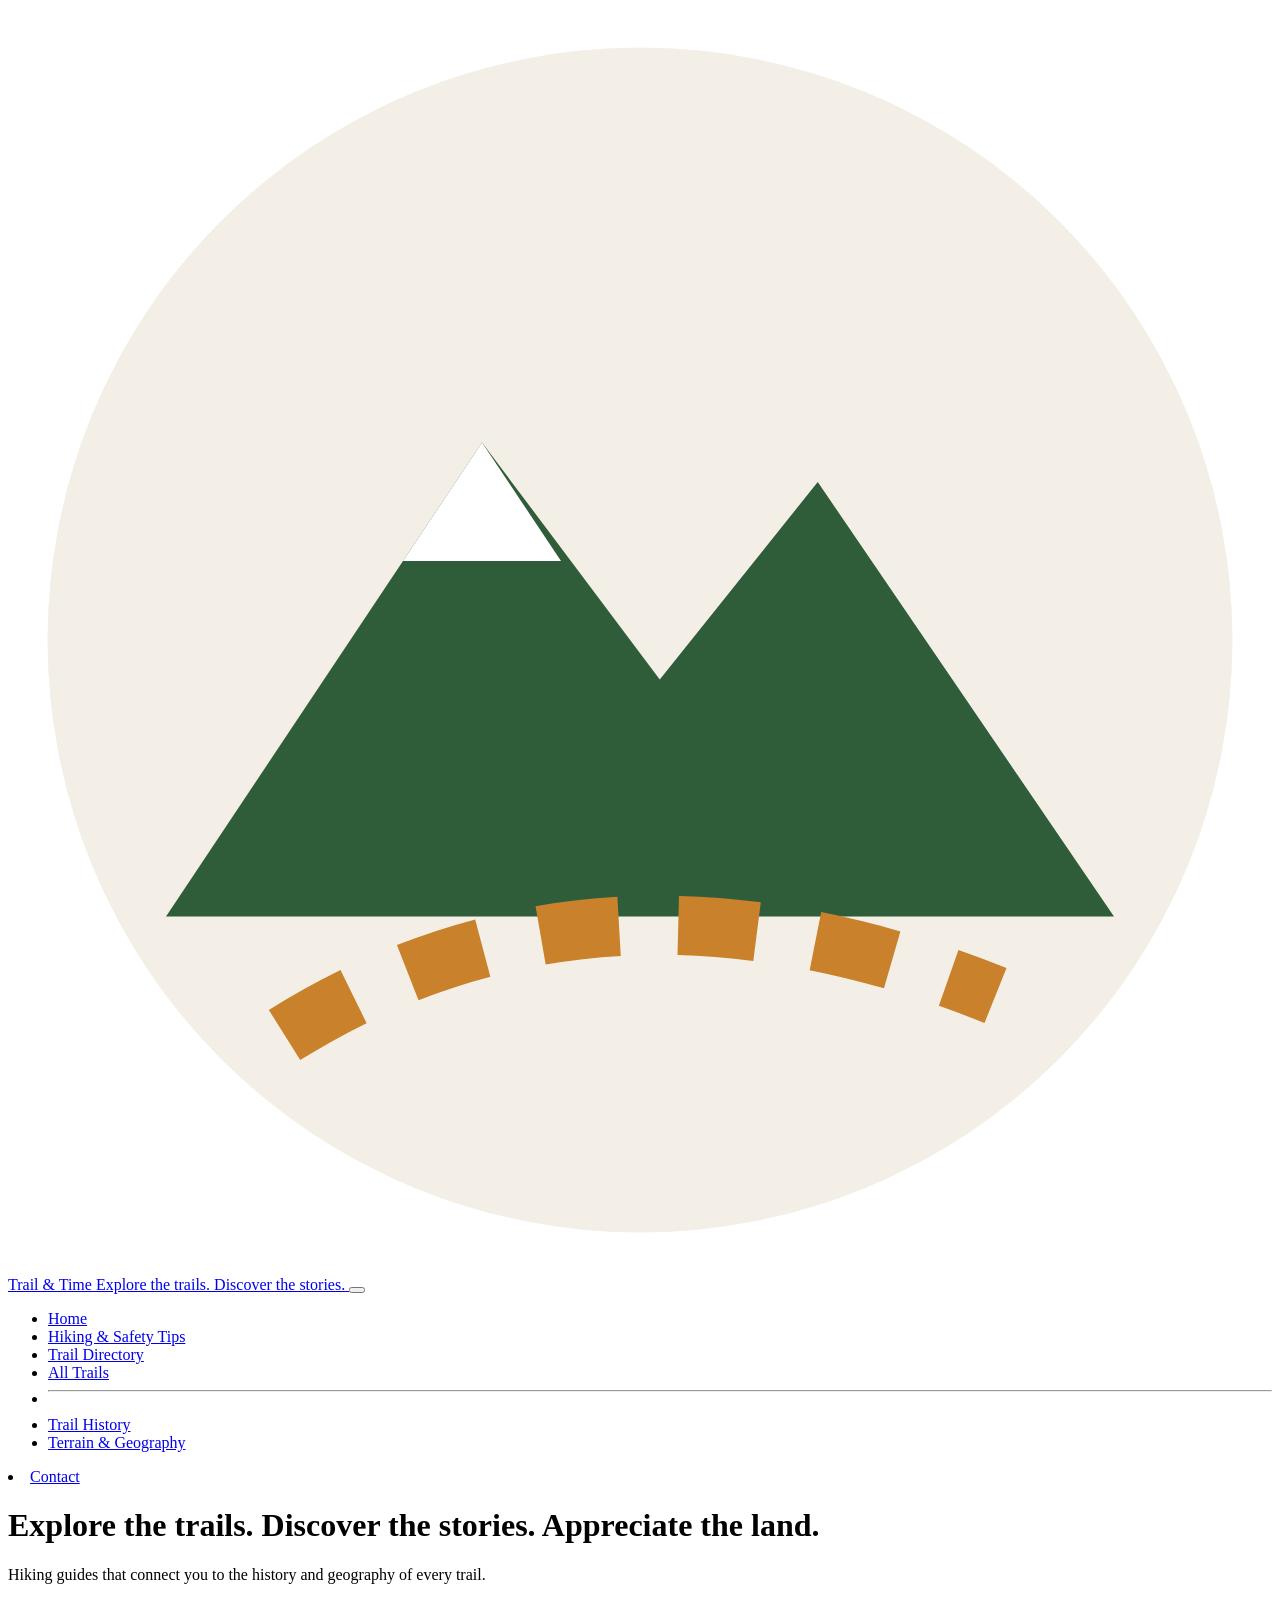
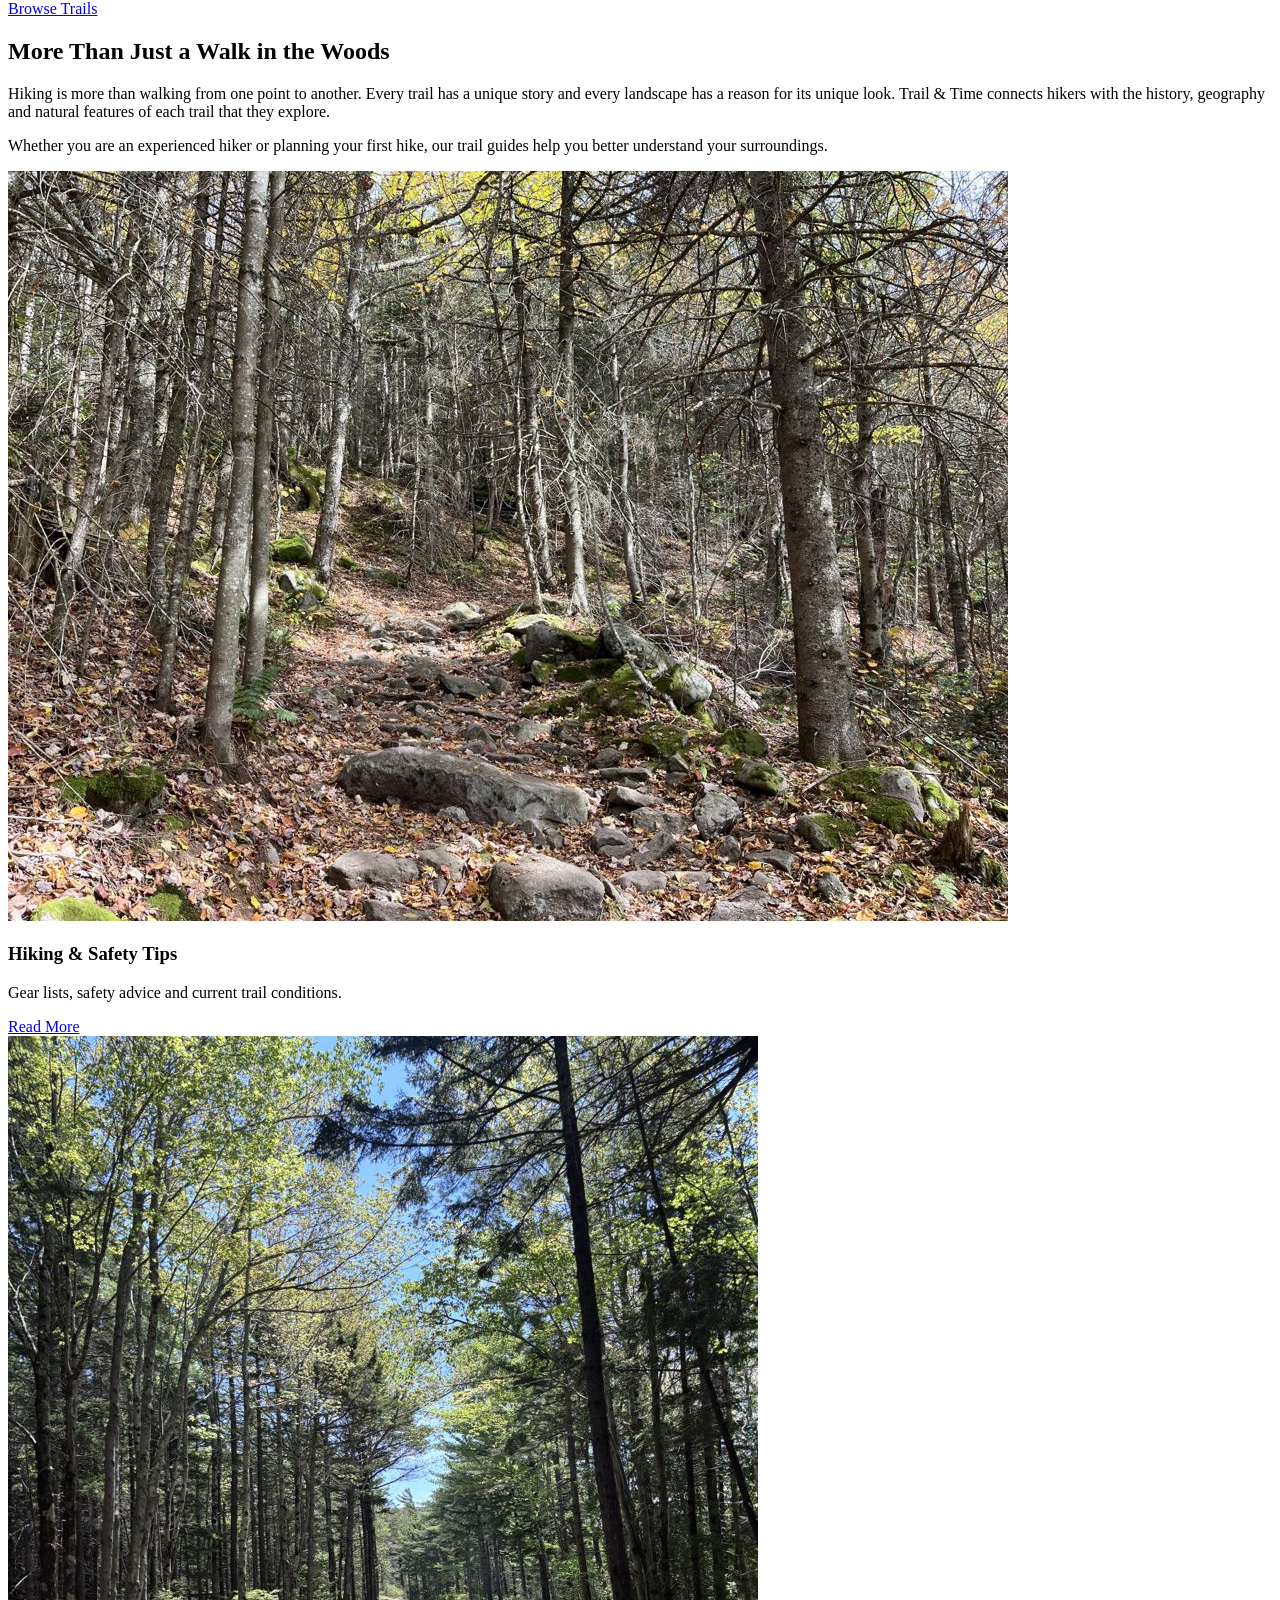
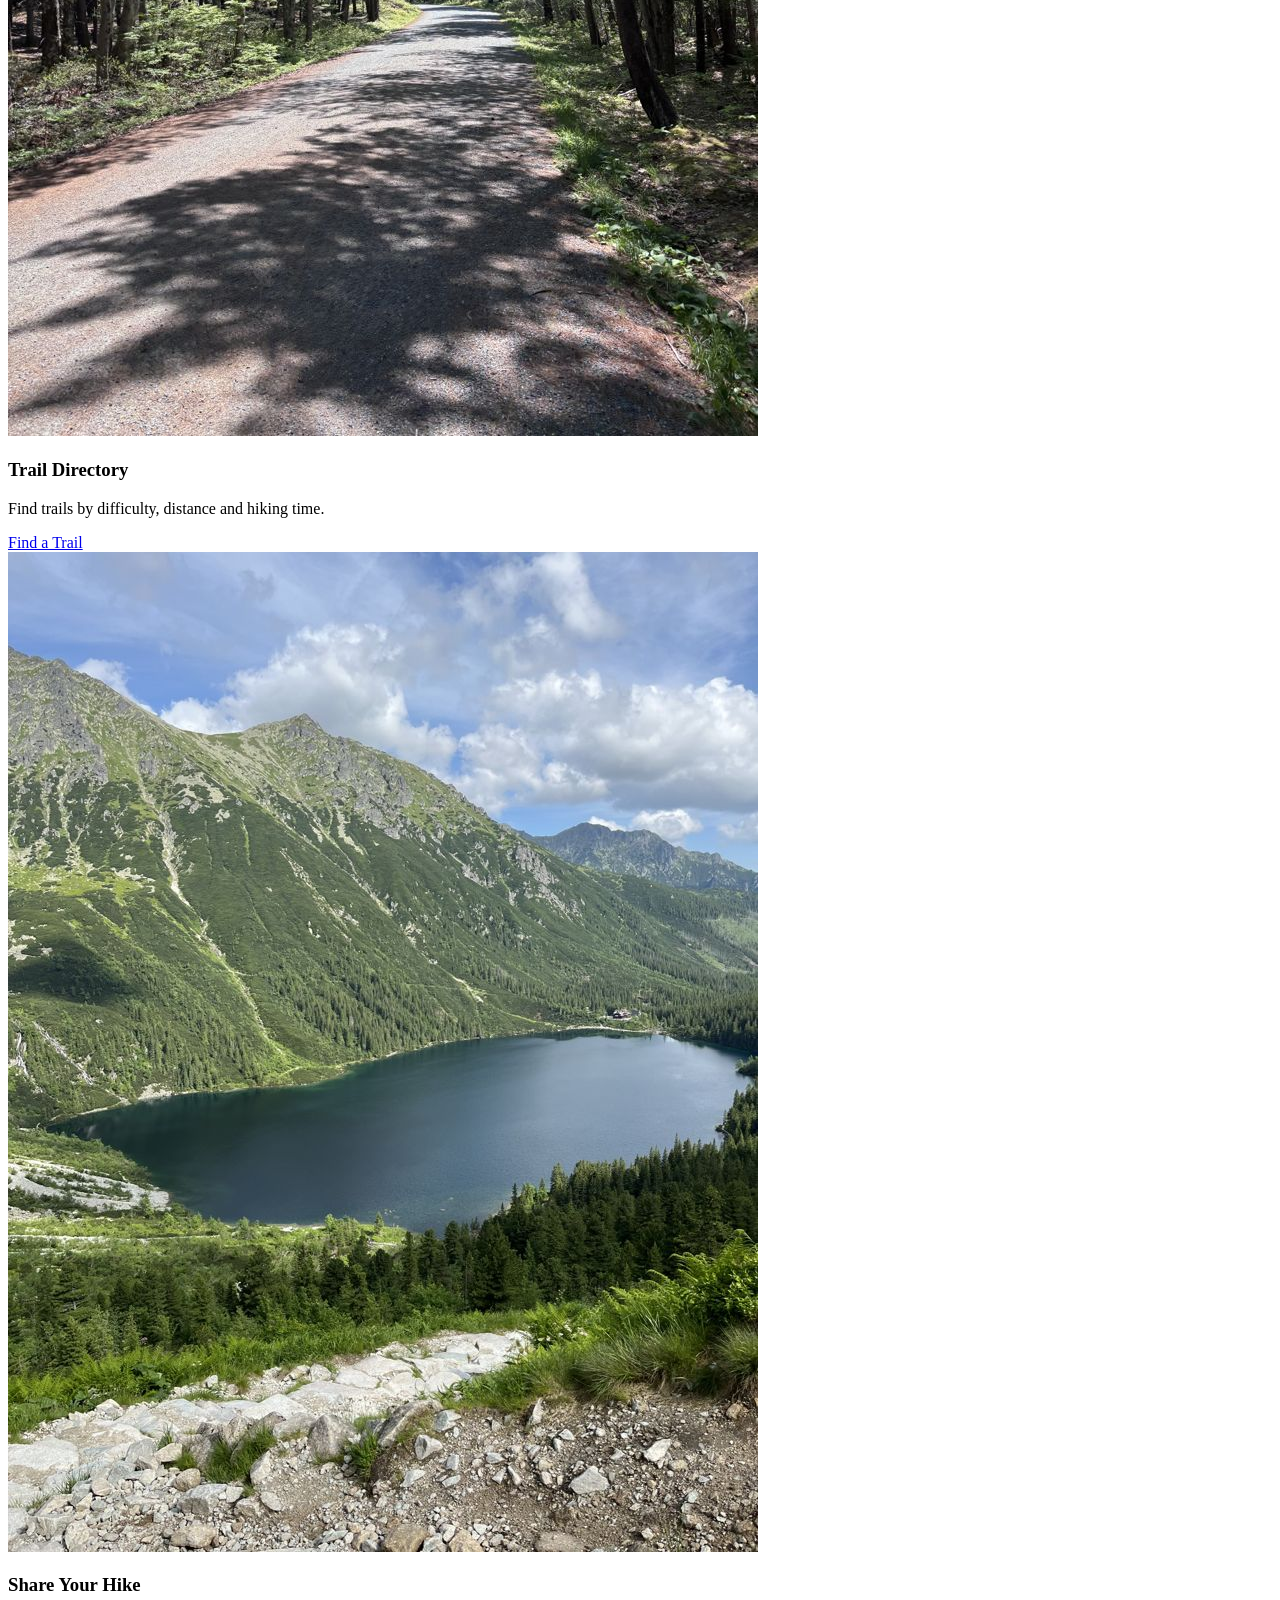
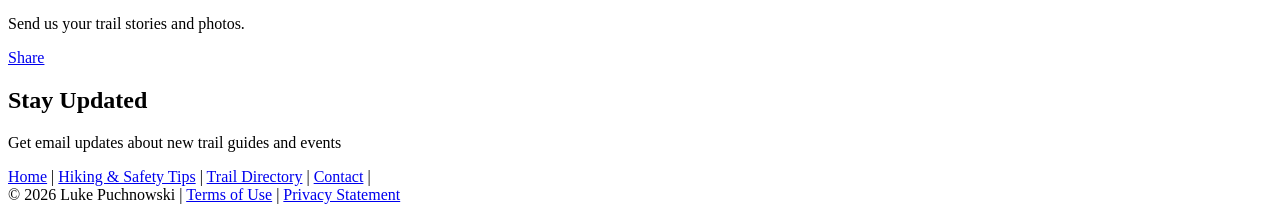
==== index.html @ 6d44ea2b "plenty of new files" ====
<!DOCTYPE html>
<!--Developer: Luke Puchnowski, IS117-001, Fall 2026 Semester-->
<html lang="en">

    <head>
        <meta charset="UTF-8">
        <meta name="viewport" content="width=device-width, initial-scale=1">
        <title>Trail & Time | Home</title>
        <!--local bootstrap copy from starter files-->
        <link href="css/bootstrap.css" rel="stylesheeet">
        <link href="css/main.css" rel="stylesheet">
    </head>

    <body>
        <!--nav-->
        <nav class="navbar navbar-expand-lg navbar-dark site-nav">
            <div class="container">
                <a class="navbar-brand" href="index.html">
                    <img src="images/logo.svg" alt="Trail & Time logo: a green mountain with a dotted trail">
                    <span>Trail & Time
                        <span class="brand-tagline">Explore the trails. Discover the stories.</span>
                    </span>
                </a>
                <button class="navbar-toggler" type="button" data-bs-toggler="collapse" data-bs-target="#mainNav" aria-controls="mainNav" aria-expanded="false" aria-label="Toggle Navigation">
                    <span class="navbar-toggler-icon"></span>
                </button>
                <div class="collapse navbar-collapse" id="mainNav">
                    <ul class="navbar-nav ms-auto">
                        <li class="nav-item"><a class="nav-link active" aria-current="page" href="index.html">Home</a></li>
                        <li class="nav-item"><a class="nav-link" aria-current="page" href="hiking_safety.html">Hiking & Safety Tips</a></li>
                        <li class="nav-item dropdown"><a class="nav-link dropdown-toggle" href="#" id="trailDropdown" role="button" data-bs-toggle="dropdown" aria-expanded="false">Trail Directory</a>
                            <ul class="dropdown-menu" aria-labelledby="trailDropdown"></ul>
                                <li><a class="dropdown-item" href="trail_directory.html">All Trails</a></li>
                                <li><hr class="dropdown-divider"></li>
                                <li><a class="dropdown-item" href="trail_history.html">Trail History</a></li>
                                <li><a class="dropdown-item" href="terrain_geography.html">Terrain & Geography</a></li>
                            </ul>
                        </li>
                        <li class="nav-item"><a class="nav-link" href="contact.html">Contact</a></li>
                    </ul>
                </div>
            </div>
        </nav>

    <!--hero for home page-->
    <!--background photo is from West Face Trail Cadillac MTN 2026 Maine trip-->
    <header class="hero">
        <h1>Explore the trails. Discover the stories. Appreciate the land.</h1>
        <p>Hiking guides that connect you to the history and geography of every trail.</p>
        <a class="btn btn-trail btn-lg" href="trail_directory.html">Browse Trails</a>
    </header>

    <main class="container my-5">
        <section class="home-intro mb-5">
            <h2 class="mb-3">More Than Just a Walk in the Woods</h2>
            <p>Hiking is more than walking from one point to another. Every trail has a unique story and every landscape has a reason for its unique look. 
                Trail & Time connects hikers with the history, geography and natural features of each trail that they explore.</p>
            <p>Whether you are an experienced hiker or planning your first hike, our trail guides help you better understand your surroundings.</p>
        </section>
        <!--featured cards with photos for each section-->
        <section aria-lavel="Explore our website">
            <div class="row g-4">
                <div class="col-12 col-md-6 col-lg-4">
                    <div class="card feature-card h-100">
                        <img src="images/slide-mountain-trail.jpg" class="card-img-top img-fluid" alt="Rocky trail covered in fallen leaves taken while climbing Slide Mountain in the Catskills, New York">
                        <div class="card-body d-flex flex-column">
                            <h3 class="card-title h3">Hiking & Safety Tips</h3>
                            <p class="card-text">Gear lists, safety advice and current trail conditions.</p>
                            <a href="hiking_safety.html" class="btn btn-trail mt-auto align self-start">Read More</a>
                        </div>
                    </div>
                </div>
                <div class="col-12 col-md-6 col-lg-4">
                    <div class="card feature-card h-100">
                        <img src="images/eagle-lake-path.jpg" class="card-img-top img-fluid" alt="Gravel path through tall evergreens adjacent to Eagle Lake in Maine">
                        <div class="card-body d-flex flex-column">
                            <h3 class="card-title h3">Trail Directory</h3>
                            <p class="card-text">Find trails by difficulty, distance and hiking time.</p>
                            <a href="trail_directory.html" class="btn btn-trail mt-auto align-self-start">Find a Trail</a>
                        </div>
                    </div>
                </div>
                <div class="col-12 col-md-12 col-lg-4">
                    <div class="card feature-card h-100">
                        <img src="images/czarny-staw-trail.jpg" class="card-img-top img-fluid" alt="Morskie Oko mountain lake seen from rocky trail leading up to Czarny Staff in the Tatra Mountains">
                        <div class="card-body d-flex flex-column">
                            <h3 class="card-text h4">Share Your Hike</h3>
                            <p class="card-text">Send us your trail stories and photos.</p>
                            <a href="contact.html" class="btn btn-trail mt-auto align-self-start">Share</a>
                        </div>
                    </div>
                </div>
            </div>
        </section>
        <!--email signup-->
        <section class="signup-band text-center mt-5">
            <h2>Stay Updated</h2>
            <p>Get email updates about new trail guides and events</p>
            <form class=""
        </section>
    </main>

    <!--footer-->
    <footer class="footer">
        <div class="container">
            <div class="footer-links">
                <a href="index.html">Home</a> |
                <a href="hiking_safety.html">Hiking & Safety Tips</a> |
                <a href="trail_directory.html">Trail Directory</a> |
                <a href="contact.html">Contact</a> |
            </div>
            <div>
                &copy; 2026 Luke Puchnowski | 
                <a href="terms.html#terms">Terms of Use</a> |
                <a href="terms.html#privacy">Privacy Statement</a>
            </div>
        </div>
    </footer>

    <!--bootstrap js bundle needed for mobile menu + dropdown-->
    <script src="https://cdn.jsdelivr.net/npm/bootstrap@5.0.2/dist/js/bootstrap.bundle.min.js" integrity="sha384-MrcW6ZMFYlzcLA8Nl+NtUVF0sA7MsXsP1UyJoMp4YLEuNSfAP+JcXn/tWtIaxVXM" crossorigin="anonymous"></script>
    </body>
</html>
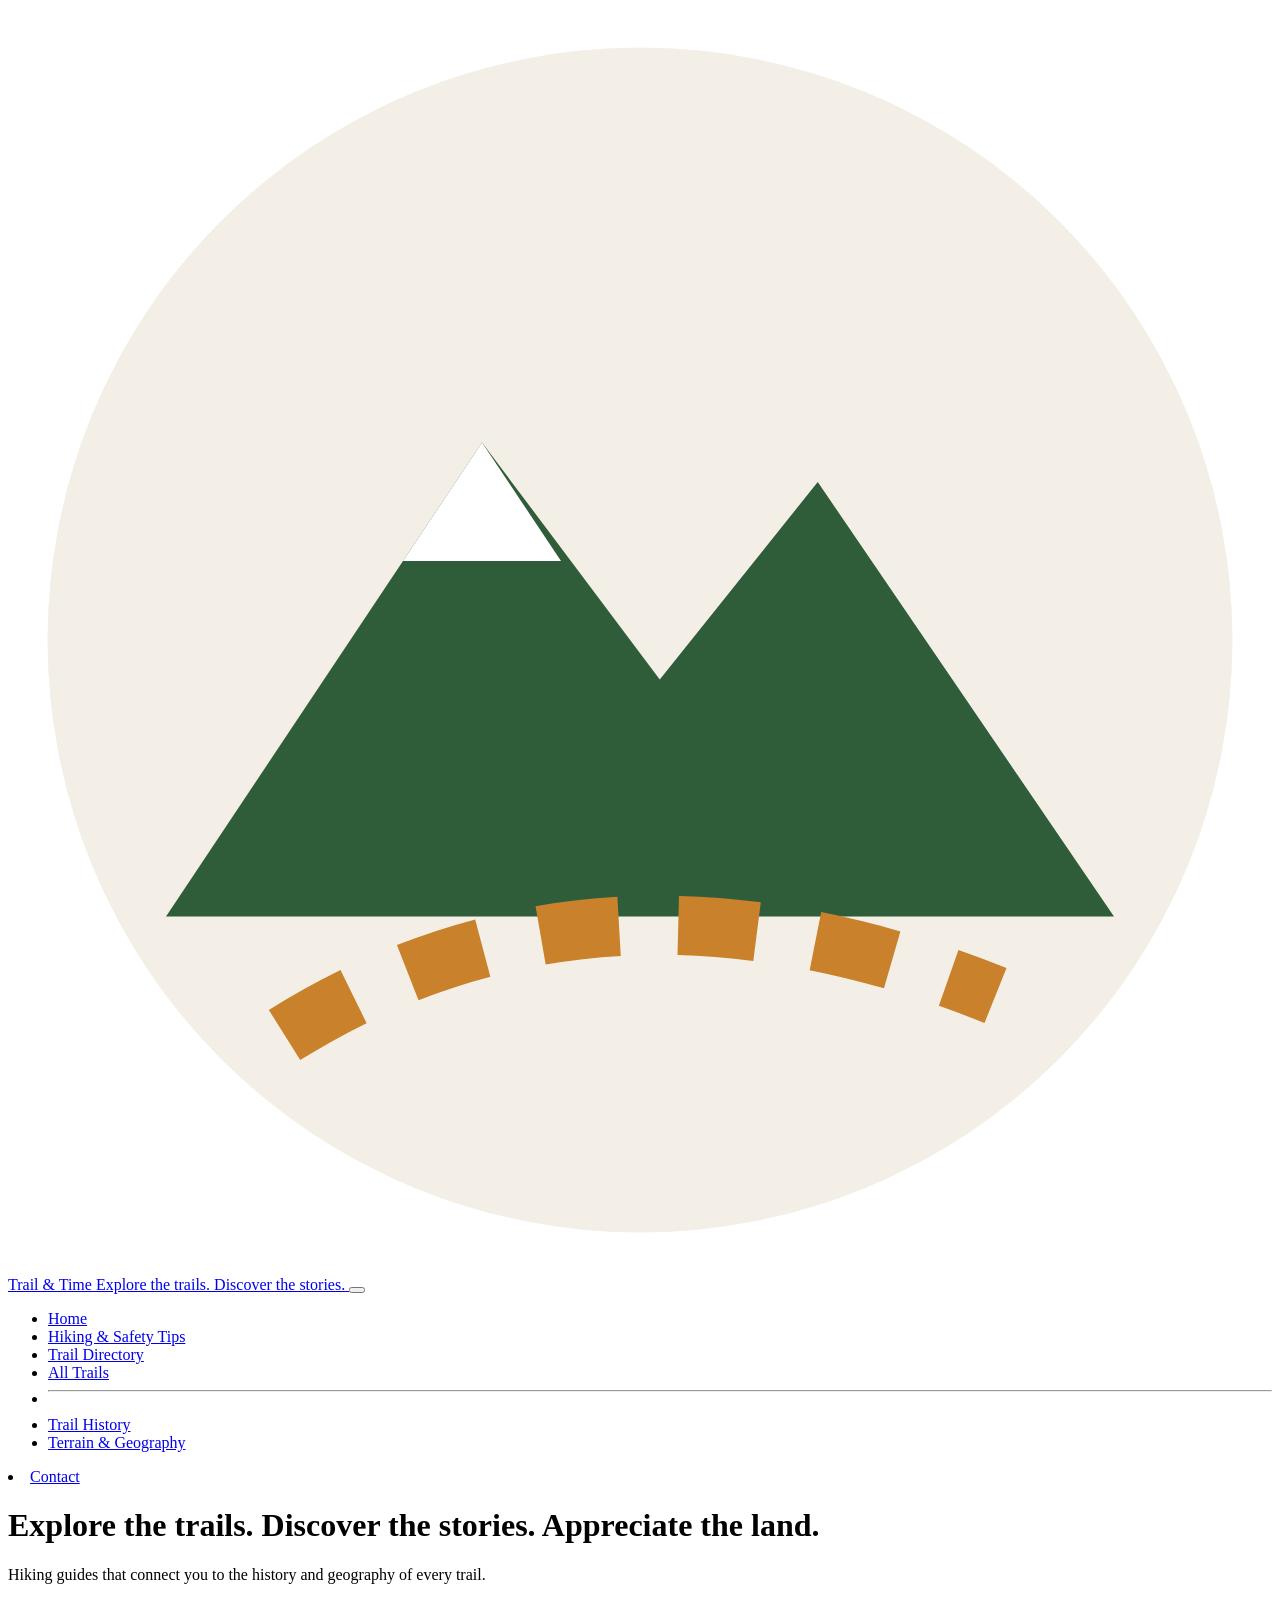
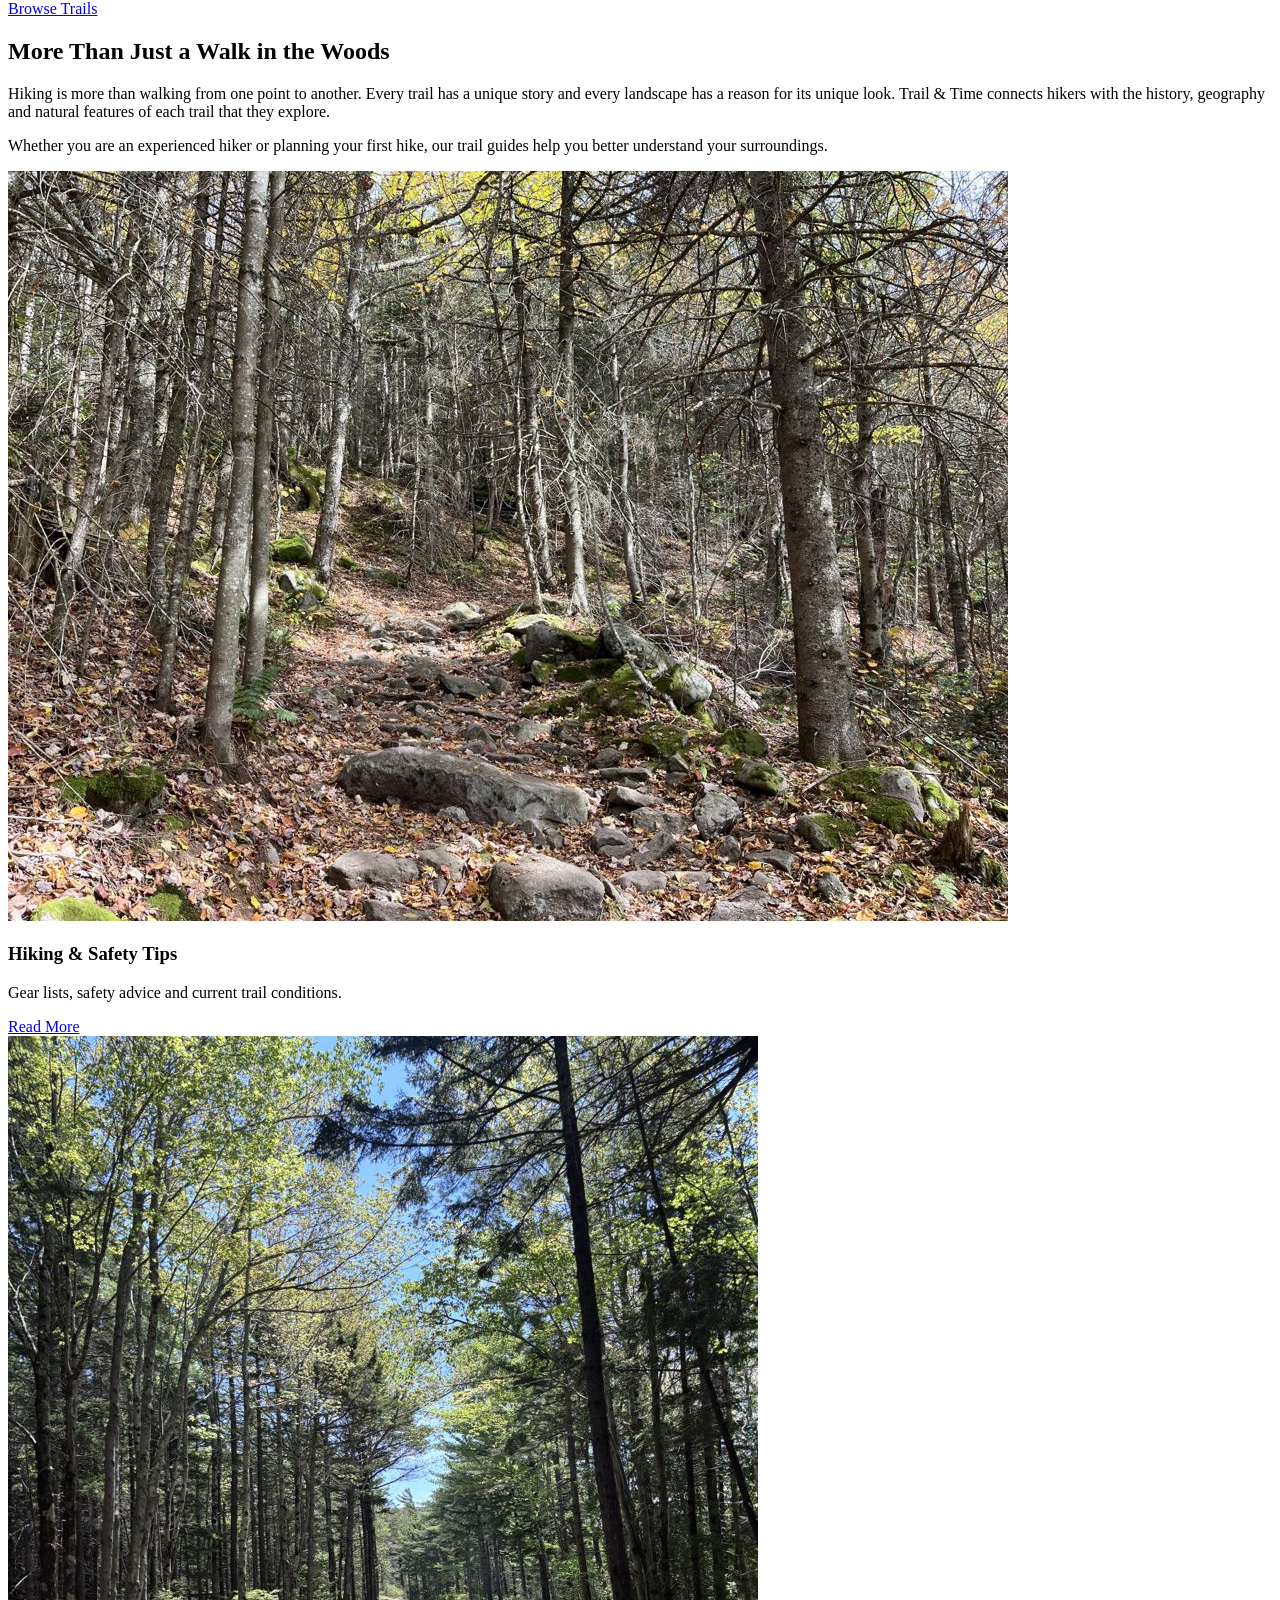
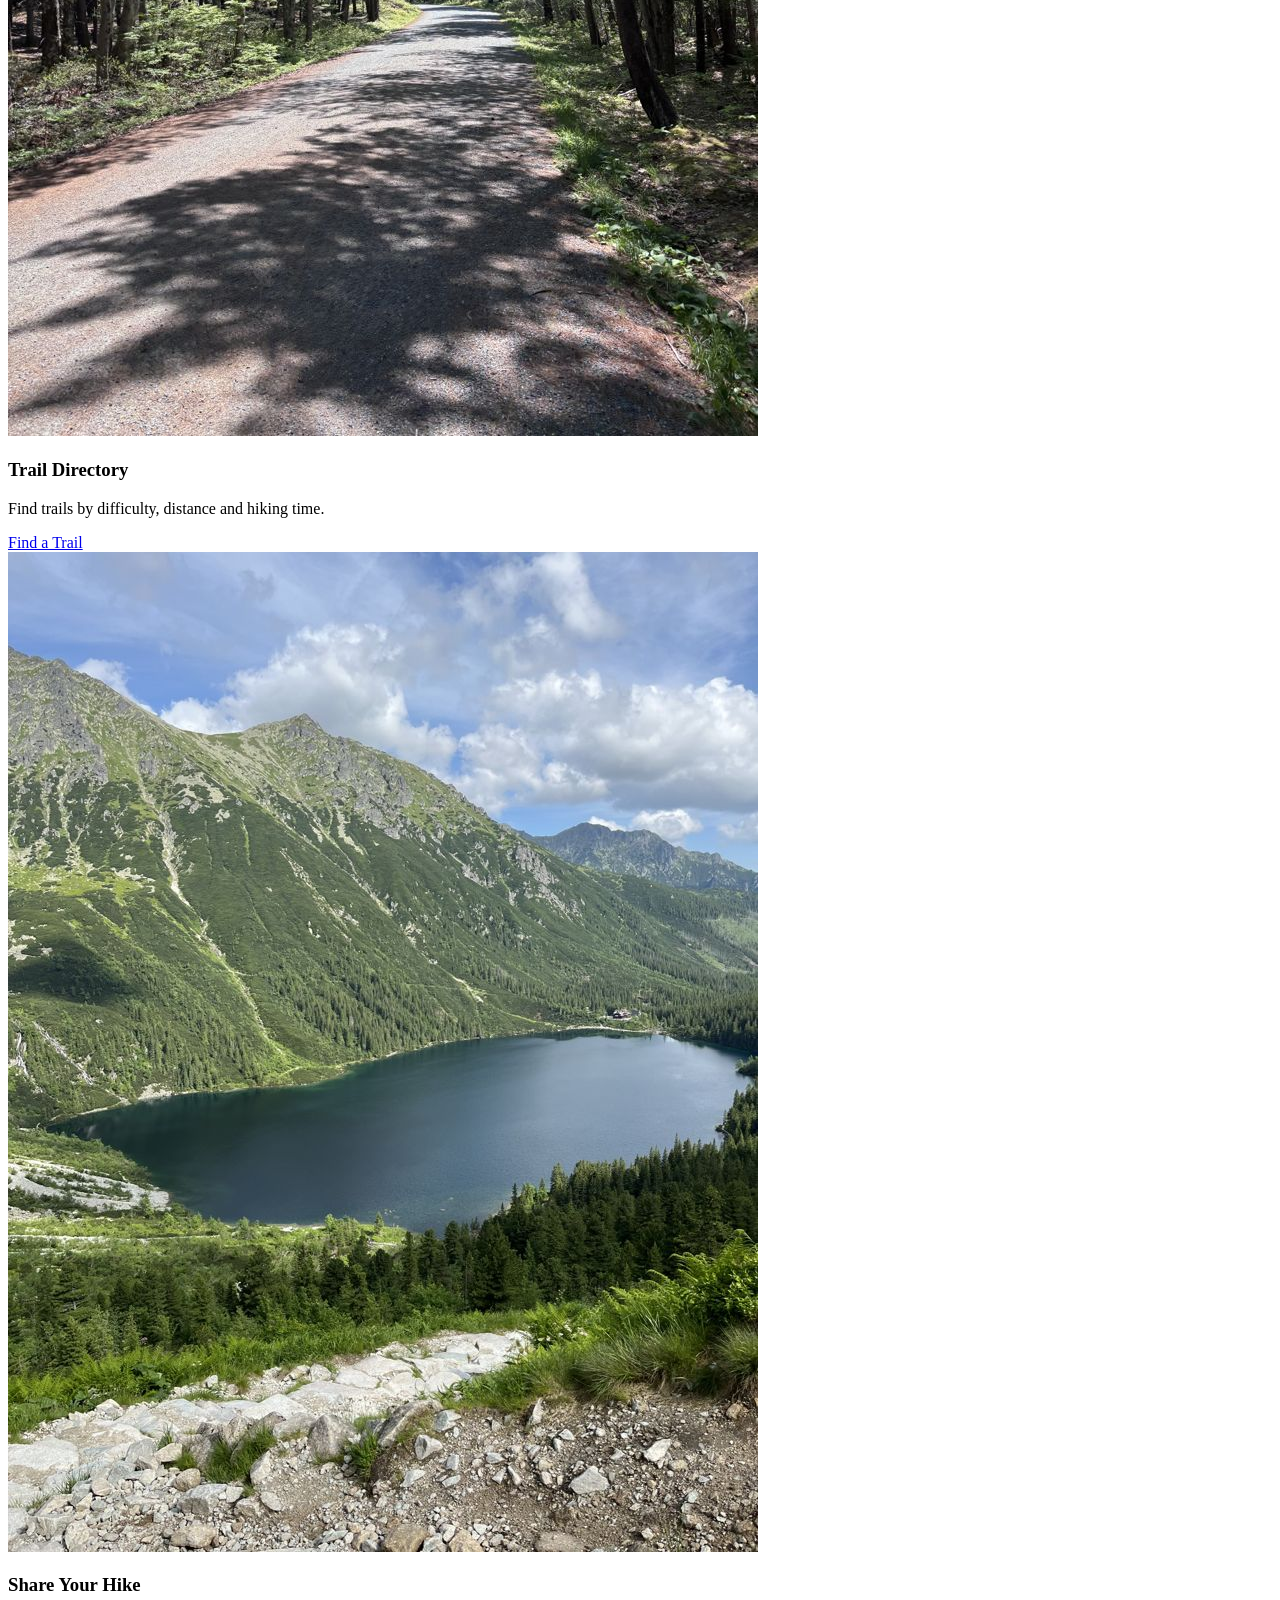
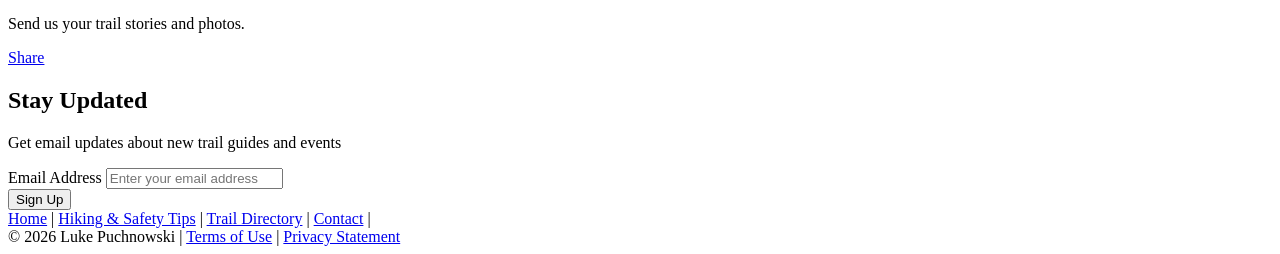
==== commit 48941c89: "i believe finoished with index.html for now" ====
--- a/index.html
+++ b/index.html
@@ -96,7 +96,15 @@
         <section class="signup-band text-center mt-5">
             <h2>Stay Updated</h2>
             <p>Get email updates about new trail guides and events</p>
-            <form class=""
+            <form class="row g-2 justify-content-center" actions="#" method="get">
+                <div class="col-12" col-sm-8 col-md-6>
+                    <label for="signupEmail" class="visually-hidden">Email Address</label>
+                    <input type="email" class="form-control form-control-lg" id="signupEmail" name="email" placeholder="Enter your email address" required>
+                </div>
+                <div class="col-12 col-sm-auto">
+                    <button type="submit" class="btn btn-trail btn-lg w-100">Sign Up</button>
+                </div>
+            </form>
         </section>
     </main>
 
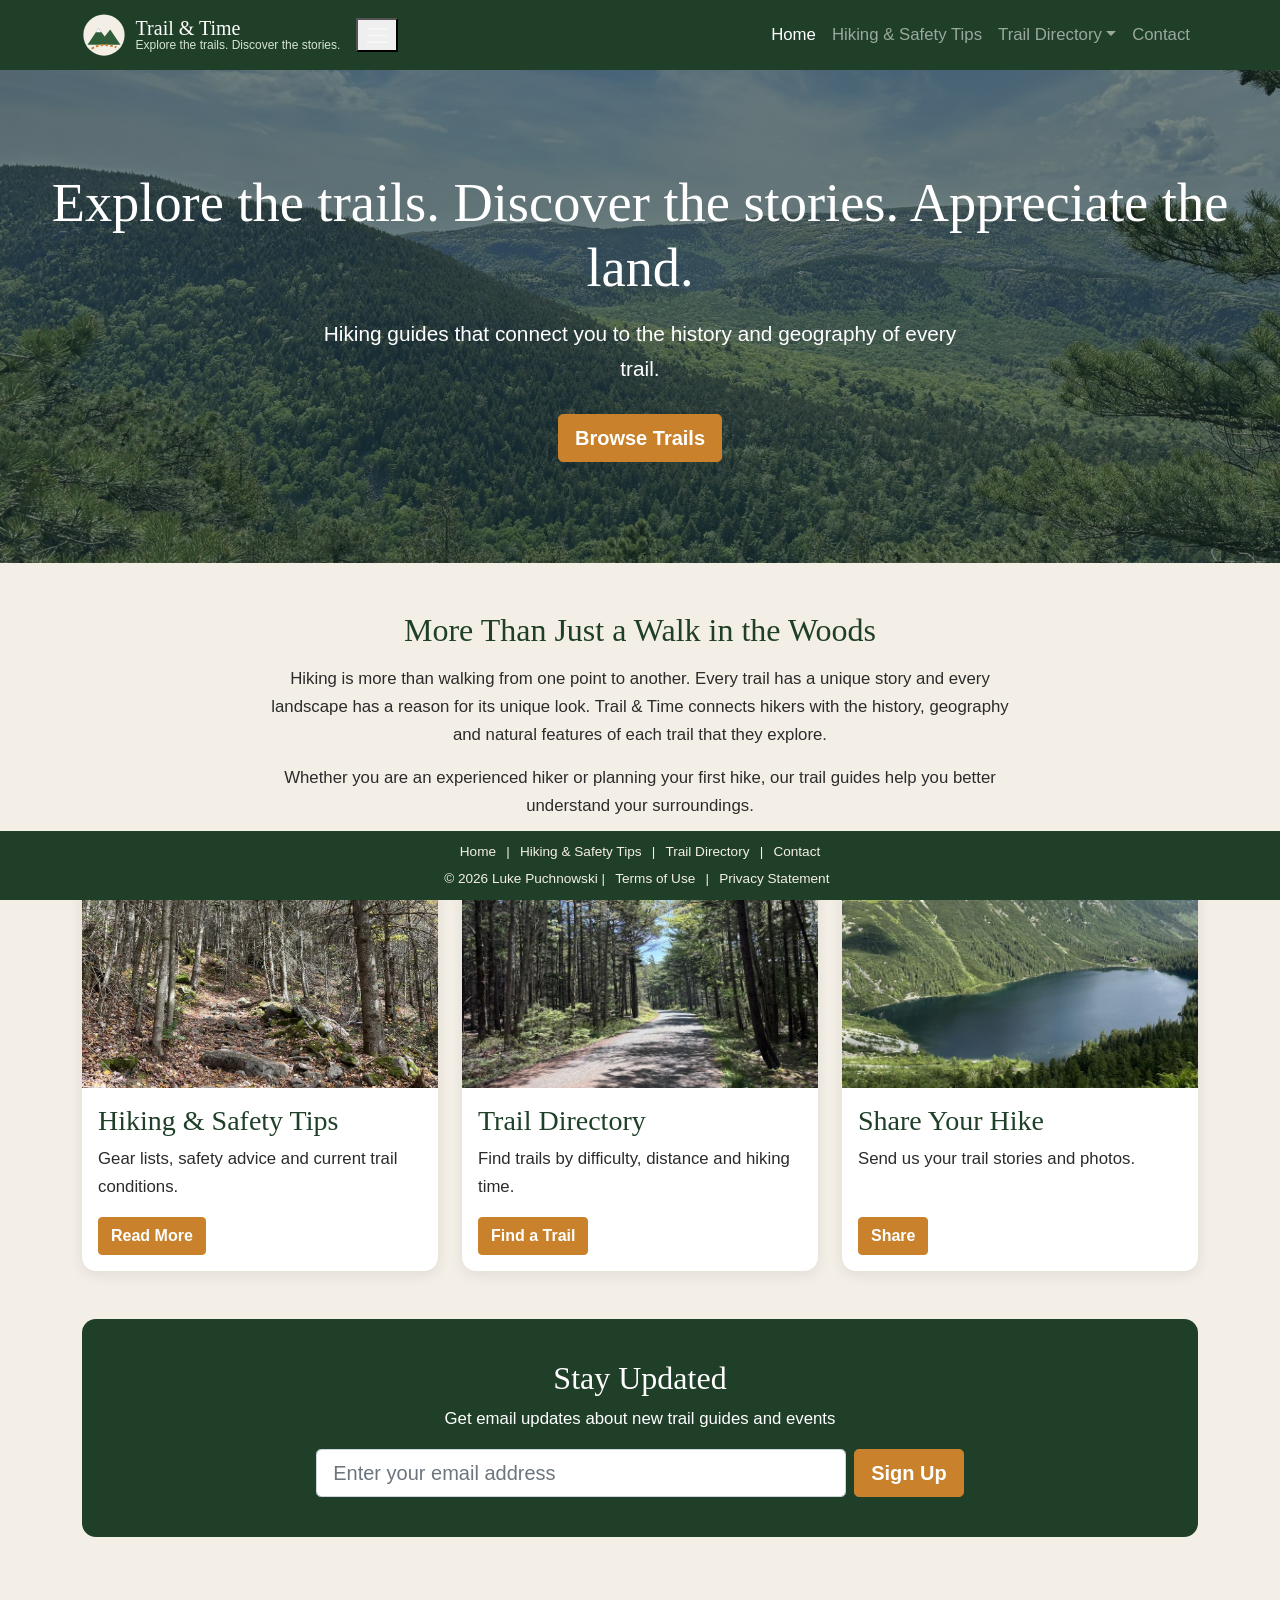
==== commit c90a38be: "fixing typos in index" ====
--- a/index.html
+++ b/index.html
@@ -7,7 +7,7 @@
         <meta name="viewport" content="width=device-width, initial-scale=1">
         <title>Trail & Time | Home</title>
         <!--local bootstrap copy from starter files-->
-        <link href="css/bootstrap.css" rel="stylesheeet">
+        <link href="css/bootstrap.css" rel="stylesheet">
         <link href="css/main.css" rel="stylesheet">
     </head>
 
@@ -21,15 +21,15 @@
                         <span class="brand-tagline">Explore the trails. Discover the stories.</span>
                     </span>
                 </a>
-                <button class="navbar-toggler" type="button" data-bs-toggler="collapse" data-bs-target="#mainNav" aria-controls="mainNav" aria-expanded="false" aria-label="Toggle Navigation">
+                <button class="navbar-toggle" type="button" data-bs-toggler="collapse" data-bs-target="#mainNav" aria-controls="mainNav" aria-expanded="false" aria-label="Toggle Navigation">
                     <span class="navbar-toggler-icon"></span>
                 </button>
                 <div class="collapse navbar-collapse" id="mainNav">
                     <ul class="navbar-nav ms-auto">
                         <li class="nav-item"><a class="nav-link active" aria-current="page" href="index.html">Home</a></li>
-                        <li class="nav-item"><a class="nav-link" aria-current="page" href="hiking_safety.html">Hiking & Safety Tips</a></li>
+                        <li class="nav-item"><a class="nav-link" href="hiking_safety.html">Hiking & Safety Tips</a></li>
                         <li class="nav-item dropdown"><a class="nav-link dropdown-toggle" href="#" id="trailDropdown" role="button" data-bs-toggle="dropdown" aria-expanded="false">Trail Directory</a>
-                            <ul class="dropdown-menu" aria-labelledby="trailDropdown"></ul>
+                            <ul class="dropdown-menu" aria-labelledby="trailDropdown">
                                 <li><a class="dropdown-item" href="trail_directory.html">All Trails</a></li>
                                 <li><hr class="dropdown-divider"></li>
                                 <li><a class="dropdown-item" href="trail_history.html">Trail History</a></li>
@@ -58,7 +58,7 @@
             <p>Whether you are an experienced hiker or planning your first hike, our trail guides help you better understand your surroundings.</p>
         </section>
         <!--featured cards with photos for each section-->
-        <section aria-lavel="Explore our website">
+        <section aria-label="Explore our website">
             <div class="row g-4">
                 <div class="col-12 col-md-6 col-lg-4">
                     <div class="card feature-card h-100">
@@ -66,7 +66,7 @@
                         <div class="card-body d-flex flex-column">
                             <h3 class="card-title h3">Hiking & Safety Tips</h3>
                             <p class="card-text">Gear lists, safety advice and current trail conditions.</p>
-                            <a href="hiking_safety.html" class="btn btn-trail mt-auto align self-start">Read More</a>
+                            <a href="hiking_safety.html" class="btn btn-trail mt-auto align-self-start">Read More</a>
                         </div>
                     </div>
                 </div>
@@ -82,9 +82,9 @@
                 </div>
                 <div class="col-12 col-md-12 col-lg-4">
                     <div class="card feature-card h-100">
-                        <img src="images/czarny-staw-trail.jpg" class="card-img-top img-fluid" alt="Morskie Oko mountain lake seen from rocky trail leading up to Czarny Staff in the Tatra Mountains">
+                        <img src="images/czarny-staw-trail.jpg" class="card-img-top img-fluid" alt="Morskie Oko mountain lake seen from rocky trail leading up to Czarny Staw in the Tatra Mountains">
                         <div class="card-body d-flex flex-column">
-                            <h3 class="card-text h4">Share Your Hike</h3>
+                            <h3 class="card-text h3">Share Your Hike</h3>
                             <p class="card-text">Send us your trail stories and photos.</p>
                             <a href="contact.html" class="btn btn-trail mt-auto align-self-start">Share</a>
                         </div>
@@ -96,8 +96,8 @@
         <section class="signup-band text-center mt-5">
             <h2>Stay Updated</h2>
             <p>Get email updates about new trail guides and events</p>
-            <form class="row g-2 justify-content-center" actions="#" method="get">
-                <div class="col-12" col-sm-8 col-md-6>
+            <form class="row g-2 justify-content-center" action="#" method="get">
+                <div class="col-12 col-sm-8 col-md-6">
                     <label for="signupEmail" class="visually-hidden">Email Address</label>
                     <input type="email" class="form-control form-control-lg" id="signupEmail" name="email" placeholder="Enter your email address" required>
                 </div>
@@ -115,7 +115,7 @@
                 <a href="index.html">Home</a> |
                 <a href="hiking_safety.html">Hiking & Safety Tips</a> |
                 <a href="trail_directory.html">Trail Directory</a> |
-                <a href="contact.html">Contact</a> |
+                <a href="contact.html">Contact</a>
             </div>
             <div>
                 &copy; 2026 Luke Puchnowski | 
--- a/css/main.css
+++ b/css/main.css
@@ -0,0 +1,178 @@
+/*Developer: Luke Puchnowski, IS117-001, Fall 2026 Semester*/
+
+/*colors*/
+:root{
+    --forest: #1f3f28;
+    --forest-dark: #1f3f28;
+    --sage: #dfe9dc;
+    --sand: #f4efe6;
+    --amber: #c9822b;
+    --amber-dark: #a8681f;
+    --ink: #2b2b2b;
+}
+
+/*base*/
+body{
+    background-color: var(--sand);
+    color: var(--ink);
+    font-family: "Segoe UI", Roboto, Helvetica, Arial, san-serif;
+    font-size: 1.05rem;
+    line-height: 1.65;
+    padding-bottom: 140px;
+}
+
+h1, h2, h3, h4, .navbar-brand{
+    font-family: Georgia, 'Times New Roman', serif;
+    color: var(--forest-dark);
+}
+
+a {
+    color: var(--forest);
+}
+
+/*nav stuff*/
+.site-nav{
+    background-color: var(--forest);
+    padding: 0.6rem, 1rem;
+}
+
+.site-nav .navbar-brand{
+    color: #fff;
+    display: flex;
+    align-items: center;
+    gap: 0.6rem;
+    line-height: 1.1;
+}
+
+.site-nav .navbar-brand img{
+    width: 44px;
+    height: 44px;
+}
+
+.brand-tagline{
+    display: block;
+    font-family: "Segoe UI", Roboto, Helvetica, Arial, sans-serif;
+    font-size: 0.75rem;
+    color: #d6e4d6;
+}
+
+.site-nav .nav-link{
+    color: #f4efe6;
+    font-weight: 500;
+}
+
+.site-nav .nav-link:hover,
+.site-nav .nav-link:focus,
+.site-nav .nav-link.active {
+    color: #ffd59a;
+}
+
+.site-nav .dropdown-item.active,
+.site-nav .dropdown-item:active{
+    background-color: var(--forest);
+}
+
+/*buttons*/
+.btn-trail{
+    background-color: var(--amber);
+    border-color: var(--amber);
+    color: #fff;
+    font-weight: 600;
+}
+
+.btn-trail:hover,
+.btn-trail:focus{
+    background-color: var(--amber-dark);
+    border-color: var(--amber-dark);
+    color: #fff;
+}
+
+/*home page*/
+.hero{
+    background-image: linear-gradient(rgba(20, 40, 25, 0.55), rgba(20, 40, 25, 0.55)), url("../images/cadillac-west-face.jpg");
+    background-size: cover;
+    background-position: center;
+    color: #fff;
+    padding: 6em 1rem;
+    text-align: center;
+}
+
+.hero h1{
+    color: #fff;
+    font-size: clamp(2em, 5vw, 3.4rem);
+    margin-bottom: 1rem;
+}
+
+.hero p{
+    font-size: clamp(1.05rem, 2.2vw, 1.3rem);
+    max-width: 640px;
+    margin: 0 auto 1.75rem;
+}
+
+.home-intro{
+    max-width: 760px;
+    margin: 0 auto;
+    text-align: center;
+}
+
+.feature-card{
+    border: none;
+    border-radius: 14px;
+    overflow: hidden;
+    box-shadow: 0 4px 14px rgba(0, 0, 0, 0.08);
+    transition: transform 0.2s ease;
+}
+
+.feature-card:hover{
+    transform: translateY(-4px);
+}
+
+/*photos cropped to same height since all different shapes initially*/
+.feature-card .card-img-top{
+    height: 220px;
+    object-fit: cover;
+}
+
+.feature-card .card-title{
+    color: var(--forest-dark);
+}
+
+.signup-band{
+    background-color: var(--forest);
+    color: #fff;
+    border-radius: 14px;
+    padding: 2.5rem 1.5rem;
+}
+
+.signup-band h2{
+    color: #fff;
+}
+
+/*footer*/
+.footer{    
+    position: fixed;
+    left: 0;
+    bottom: 0;
+    width: 100%;
+    background-color: var(--forest-dark);
+    color: #f4efe6;
+    text-align: center;
+    padding: 10px;
+    font-size: 0.85rem;
+    z-index: 1000;
+}
+
+.footer a{
+    color: #f4efe6;
+    text-decoration: none;
+    margin: 0 0.4rem;
+}
+
+.footer a:hover{
+    color: #ffd59a;
+    text-decoration: underline;
+}
+
+.footer-links{
+    margin-bottom: 0.25rem;
+}
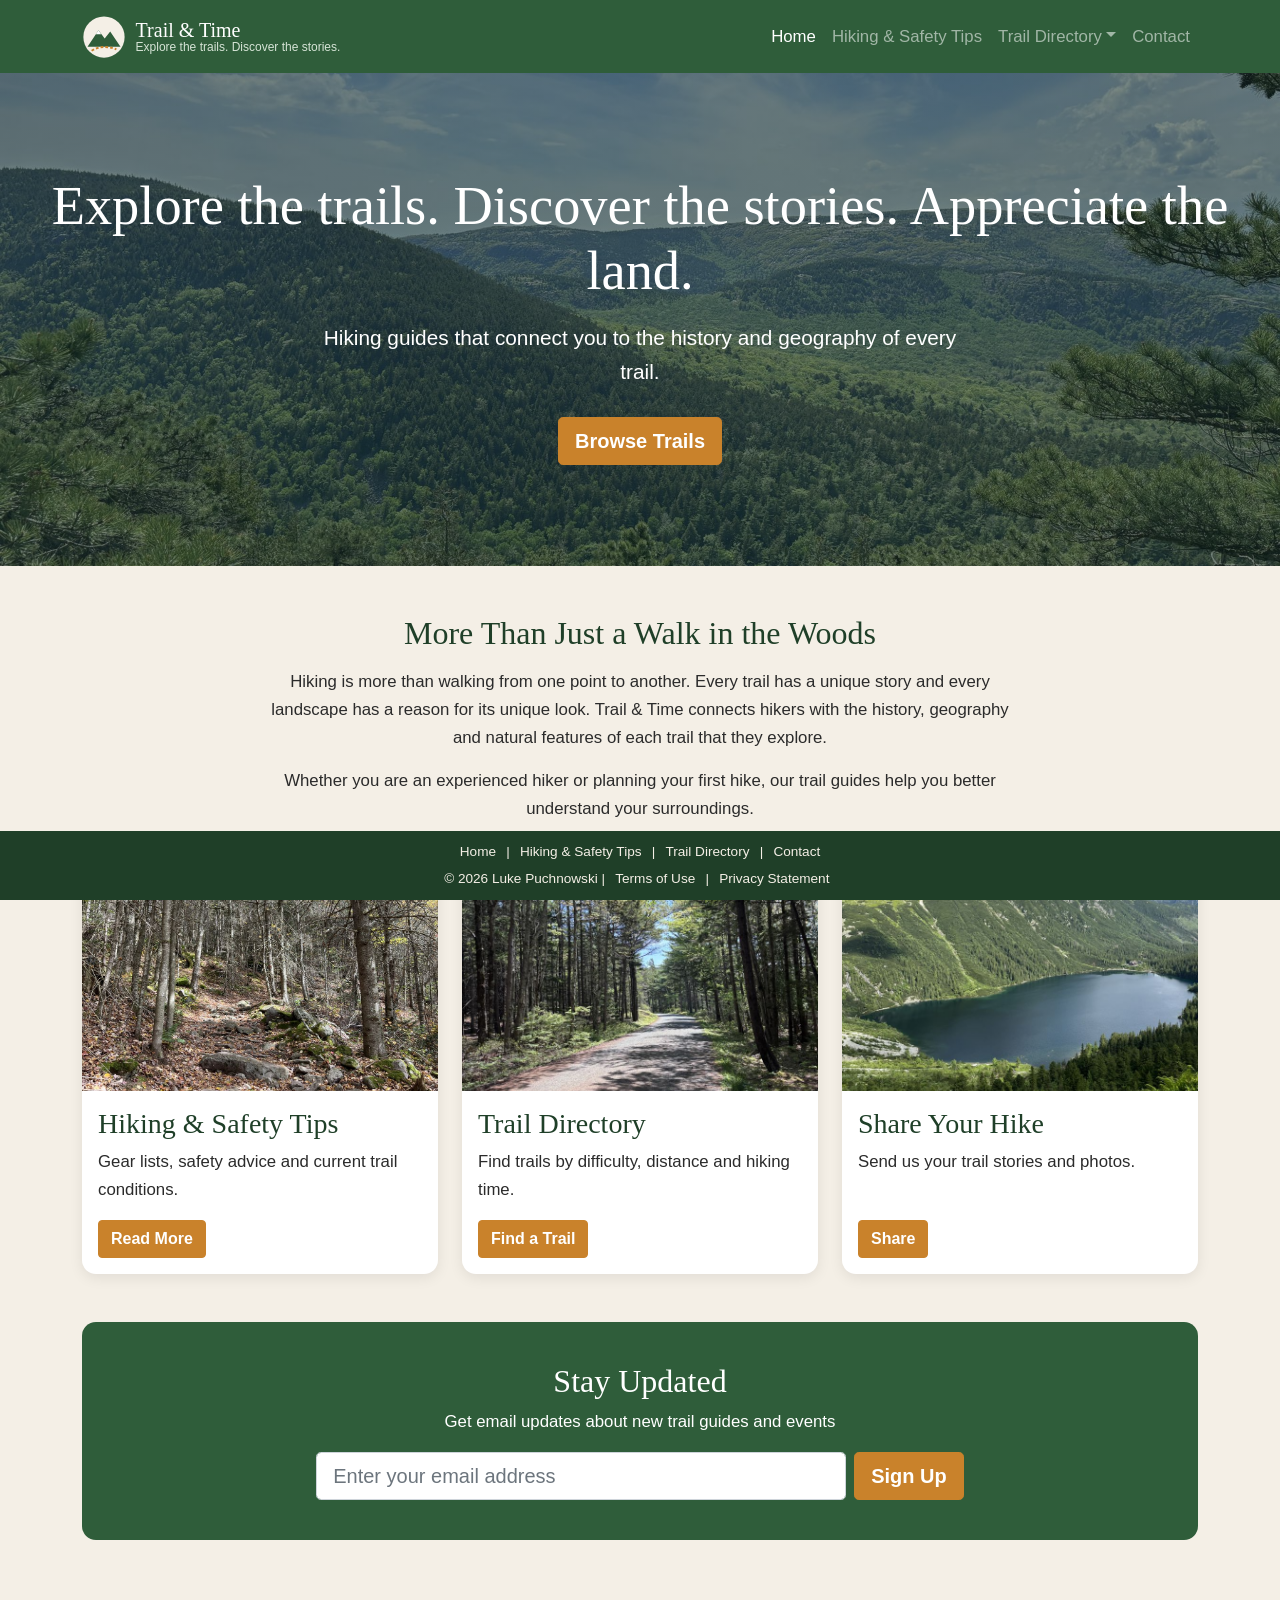
==== commit bc01acab: "fixing toggle vs toggler" ====
--- a/index.html
+++ b/index.html
@@ -21,7 +21,7 @@
                         <span class="brand-tagline">Explore the trails. Discover the stories.</span>
                     </span>
                 </a>
-                <button class="navbar-toggle" type="button" data-bs-toggler="collapse" data-bs-target="#mainNav" aria-controls="mainNav" aria-expanded="false" aria-label="Toggle Navigation">
+                <button class="navbar-toggler" type="button" data-bs-toggle="collapse" data-bs-target="#mainNav" aria-controls="mainNav" aria-expanded="false" aria-label="Toggle Navigation">
                     <span class="navbar-toggler-icon"></span>
                 </button>
                 <div class="collapse navbar-collapse" id="mainNav">
@@ -128,4 +128,4 @@
     <!--bootstrap js bundle needed for mobile menu + dropdown-->
     <script src="https://cdn.jsdelivr.net/npm/bootstrap@5.0.2/dist/js/bootstrap.bundle.min.js" integrity="sha384-MrcW6ZMFYlzcLA8Nl+NtUVF0sA7MsXsP1UyJoMp4YLEuNSfAP+JcXn/tWtIaxVXM" crossorigin="anonymous"></script>
     </body>
-</html>+</html>
--- a/css/main.css
+++ b/css/main.css
@@ -2,7 +2,7 @@
 
 /*colors*/
 :root{
-    --forest: #1f3f28;
+    --forest: #2f5d3a;
     --forest-dark: #1f3f28;
     --sage: #dfe9dc;
     --sand: #f4efe6;
@@ -15,7 +15,7 @@
 body{
     background-color: var(--sand);
     color: var(--ink);
-    font-family: "Segoe UI", Roboto, Helvetica, Arial, san-serif;
+    font-family: "Segoe UI", Roboto, Helvetica, Arial, sans-serif;
     font-size: 1.05rem;
     line-height: 1.65;
     padding-bottom: 140px;
@@ -33,7 +33,7 @@
 /*nav stuff*/
 .site-nav{
     background-color: var(--forest);
-    padding: 0.6rem, 1rem;
+    padding: 0.6rem 1rem;
 }
 
 .site-nav .navbar-brand{
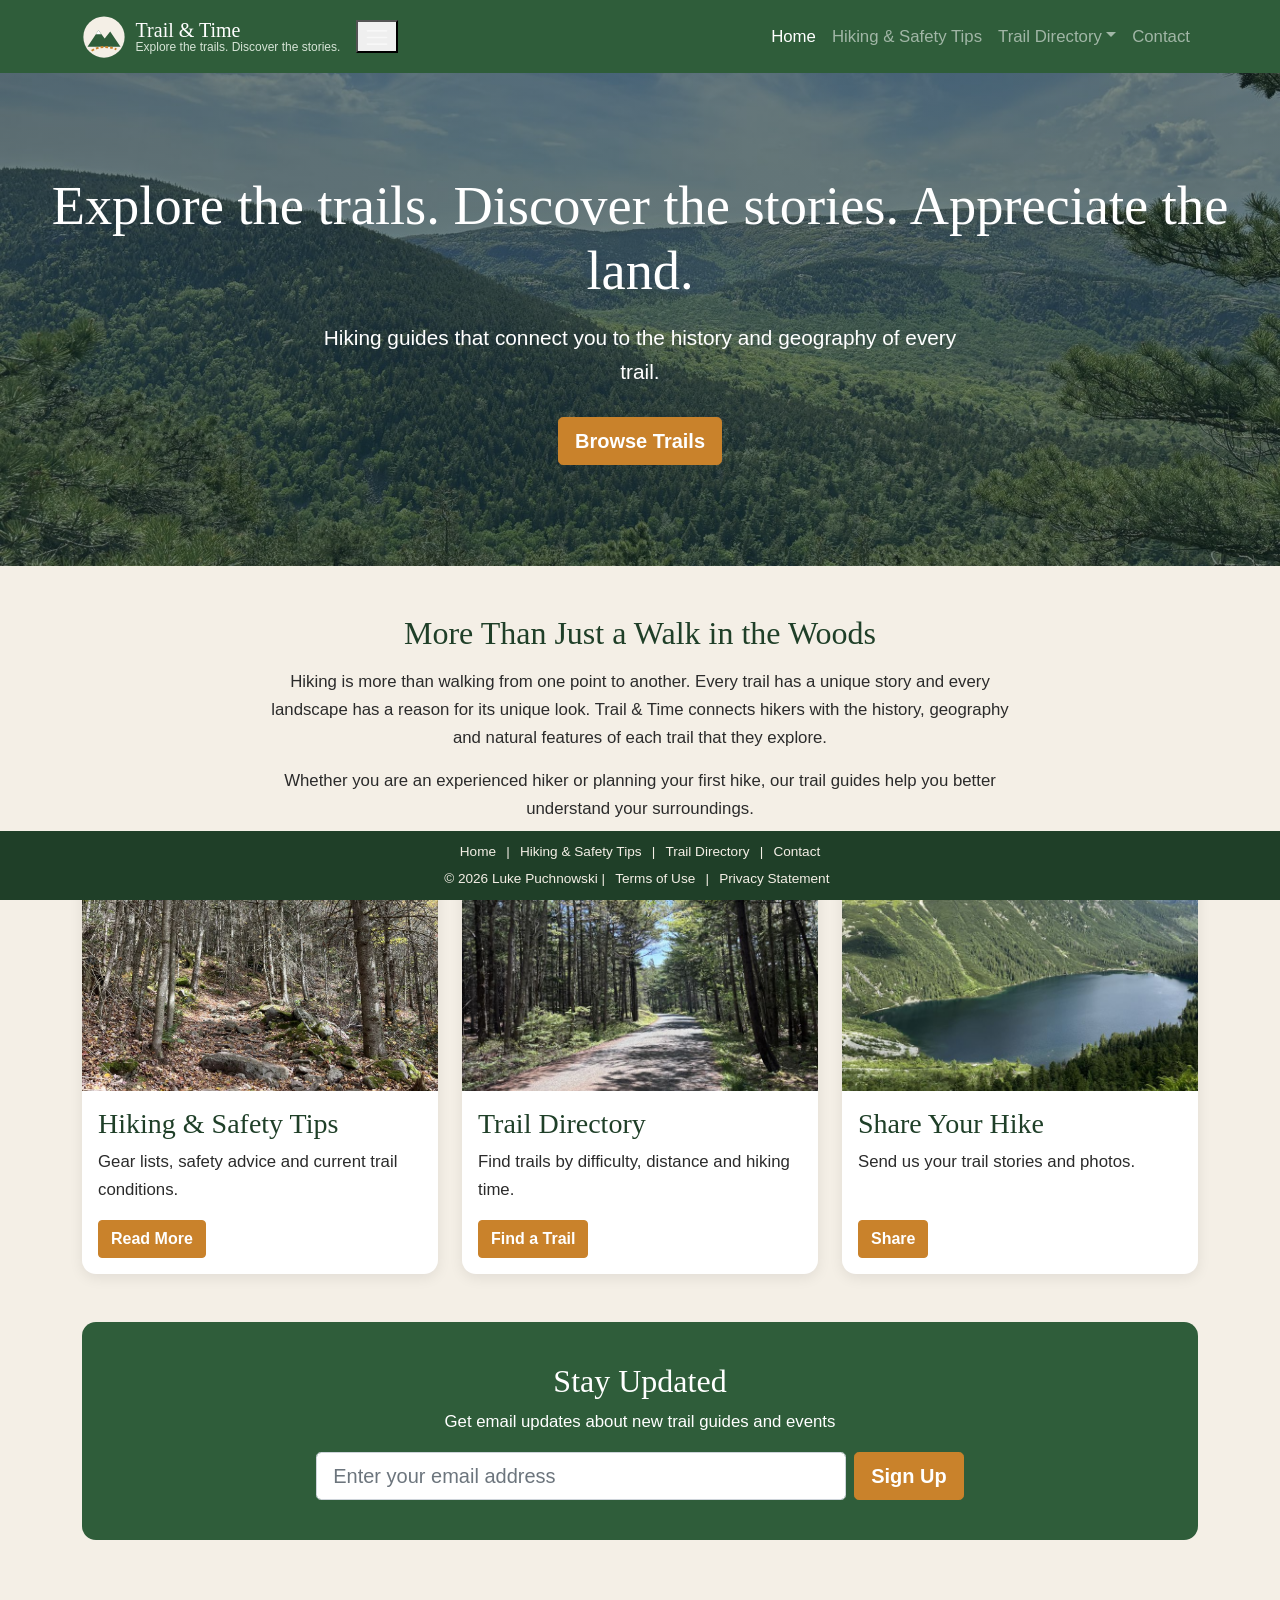
==== commit 32445622: "fixing email" ====
--- a/index.html
+++ b/index.html
@@ -21,7 +21,7 @@
                         <span class="brand-tagline">Explore the trails. Discover the stories.</span>
                     </span>
                 </a>
-                <button class="navbar-toggler" type="button" data-bs-toggle="collapse" data-bs-target="#mainNav" aria-controls="mainNav" aria-expanded="false" aria-label="Toggle Navigation">
+                <button class="navbar-toggle" type="button" data-bs-toggler="collapse" data-bs-target="#mainNav" aria-controls="mainNav" aria-expanded="false" aria-label="Toggle Navigation">
                     <span class="navbar-toggler-icon"></span>
                 </button>
                 <div class="collapse navbar-collapse" id="mainNav">
@@ -96,7 +96,7 @@
         <section class="signup-band text-center mt-5">
             <h2>Stay Updated</h2>
             <p>Get email updates about new trail guides and events</p>
-            <form class="row g-2 justify-content-center" action="#" method="get">
+            <form class="row g-2 justify-content-center" action="mailto:youraddress@example.com?subject=Trail%20%26%20Time%20email%20signup" method="post" enctype="text/plain">
                 <div class="col-12 col-sm-8 col-md-6">
                     <label for="signupEmail" class="visually-hidden">Email Address</label>
                     <input type="email" class="form-control form-control-lg" id="signupEmail" name="email" placeholder="Enter your email address" required>
@@ -128,4 +128,4 @@
     <!--bootstrap js bundle needed for mobile menu + dropdown-->
     <script src="https://cdn.jsdelivr.net/npm/bootstrap@5.0.2/dist/js/bootstrap.bundle.min.js" integrity="sha384-MrcW6ZMFYlzcLA8Nl+NtUVF0sA7MsXsP1UyJoMp4YLEuNSfAP+JcXn/tWtIaxVXM" crossorigin="anonymous"></script>
     </body>
-</html>
+</html>
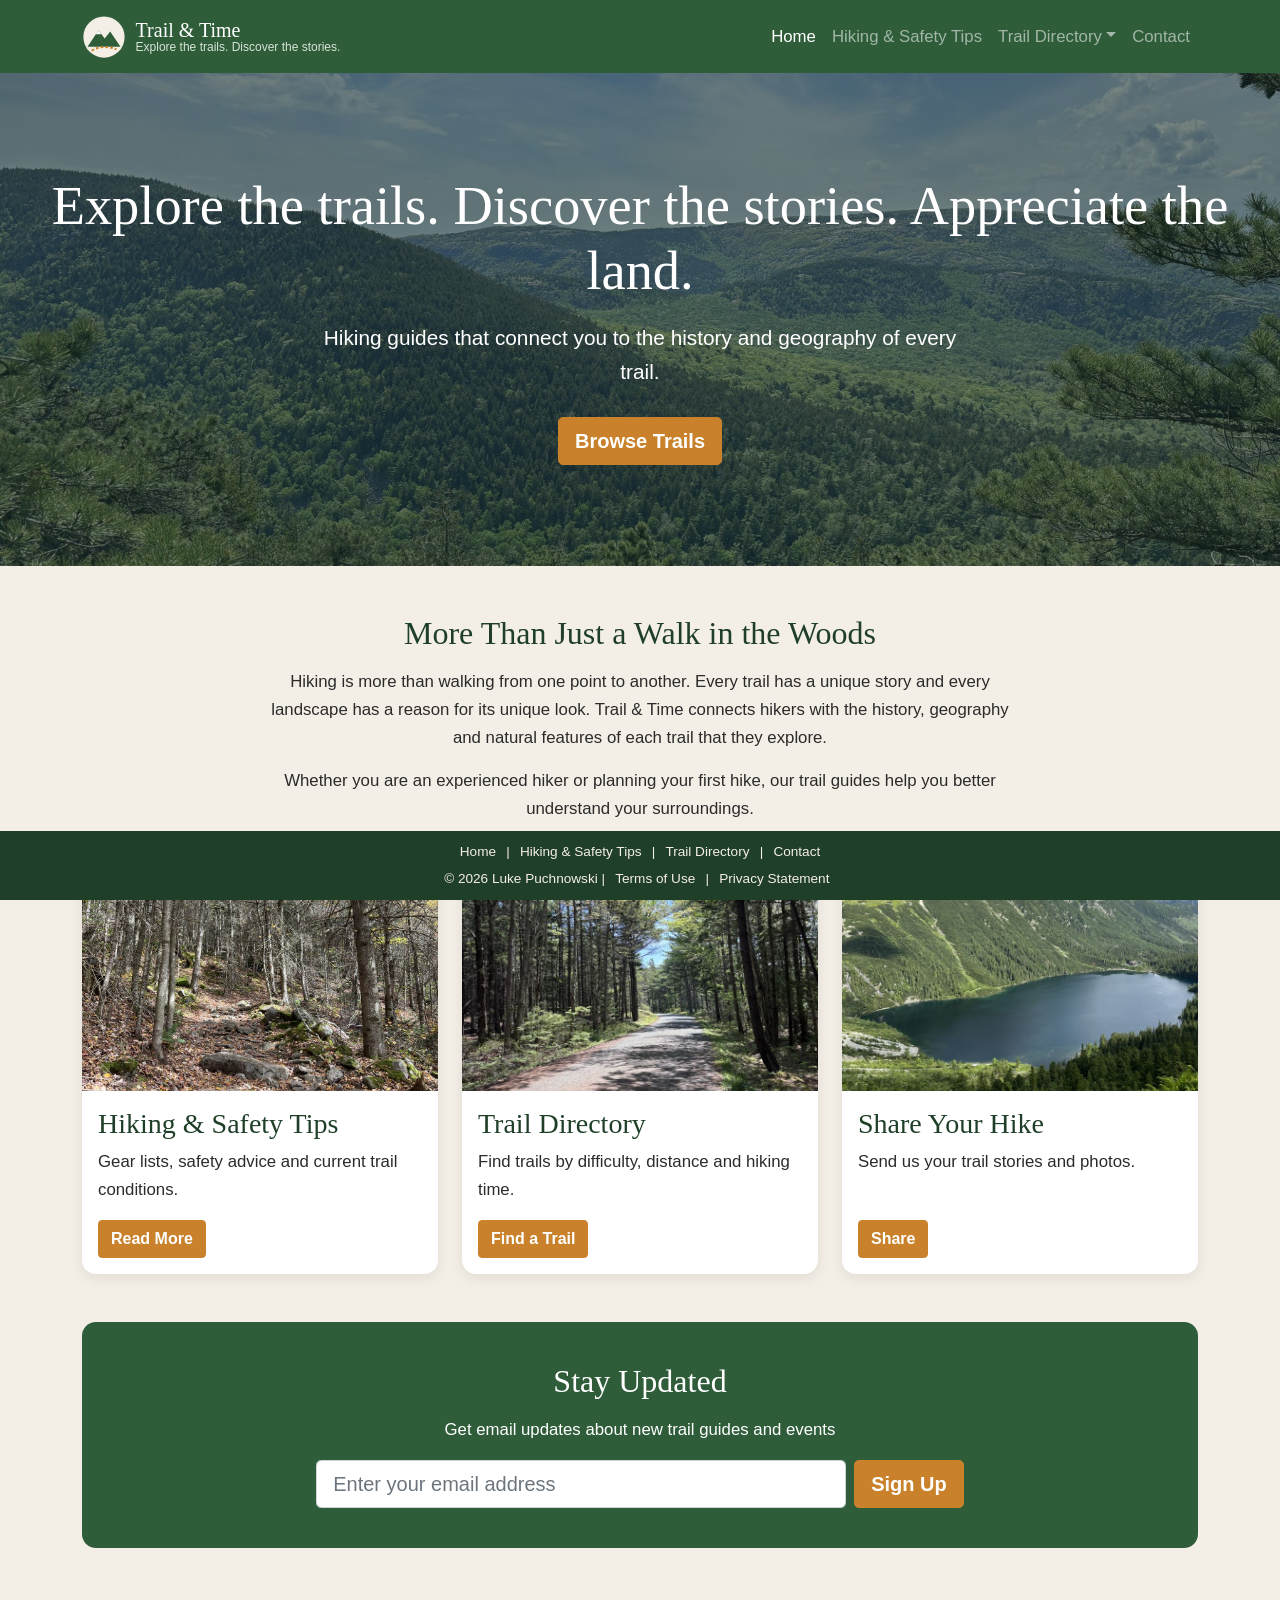
==== commit 38e658ff: "Merge branch 'main' of https://github.com/lppl1/Trail-Time i made a oops and forgot to pull before c" ====
--- a/index.html
+++ b/index.html
@@ -21,7 +21,7 @@
                         <span class="brand-tagline">Explore the trails. Discover the stories.</span>
                     </span>
                 </a>
-                <button class="navbar-toggle" type="button" data-bs-toggler="collapse" data-bs-target="#mainNav" aria-controls="mainNav" aria-expanded="false" aria-label="Toggle Navigation">
+                <button class="navbar-toggler" type="button" data-bs-toggle="collapse" data-bs-target="#mainNav" aria-controls="mainNav" aria-expanded="false" aria-label="Toggle Navigation">
                     <span class="navbar-toggler-icon"></span>
                 </button>
                 <div class="collapse navbar-collapse" id="mainNav">
@@ -84,7 +84,7 @@
                     <div class="card feature-card h-100">
                         <img src="images/czarny-staw-trail.jpg" class="card-img-top img-fluid" alt="Morskie Oko mountain lake seen from rocky trail leading up to Czarny Staw in the Tatra Mountains">
                         <div class="card-body d-flex flex-column">
-                            <h3 class="card-text h3">Share Your Hike</h3>
+                            <h3 class="card-title h3">Share Your Hike</h3>
                             <p class="card-text">Send us your trail stories and photos.</p>
                             <a href="contact.html" class="btn btn-trail mt-auto align-self-start">Share</a>
                         </div>
@@ -128,4 +128,4 @@
     <!--bootstrap js bundle needed for mobile menu + dropdown-->
     <script src="https://cdn.jsdelivr.net/npm/bootstrap@5.0.2/dist/js/bootstrap.bundle.min.js" integrity="sha384-MrcW6ZMFYlzcLA8Nl+NtUVF0sA7MsXsP1UyJoMp4YLEuNSfAP+JcXn/tWtIaxVXM" crossorigin="anonymous"></script>
     </body>
-</html>+</html>
--- a/css/main.css
+++ b/css/main.css
@@ -175,4 +175,94 @@
 
 .footer-links{
     margin-bottom: 0.25rem;
+}
+
+/*interior pages (everything except home)*/
+.page-header{
+    background-color: var(--sage);
+    border-bottom: 4px solid var(--amber);
+    padding: 2rem 0 1.5rem;
+}
+
+.page-header h1{
+    font-size: clamp(1.8rem, 4vw, 2.6rem);
+    margin-bottom: 0.25rem;
+}
+
+.page-header .lead{
+    margin-bottom: 0;
+}
+
+.breadcrumb{
+    margin-bottom: 0.75rem;
+    font-size: 0.9rem;
+}
+
+.breadcrumb a{
+    color: var(--forest);
+}
+
+main h2{
+    margin-bottom: 1rem;
+}
+
+/*gear checklist for each item with checkmark I think*/
+.gear-item{
+    display: block;
+    background-color: #fff;
+    border-radius: 8px;
+    padding: 0.6rem 0.9rem;
+    box-shadow: 0 2px 6px rgba(0, 0, 0, 0.05);
+}
+
+.gear-item::before{
+    content: "\2713";
+    color: var(--amber);
+    font-weight: 700;
+    margin-right: 0.5rem;
+}
+
+/*photos with captions*/
+.photo-fire{
+    margin: 0;
+}
+
+.photo-figure img{
+    width: 100%;
+    max-height: 360px;
+    object-fit: cover;
+}
+
+.photo-figure figcaption{
+    font-size: 0.85rem;
+    color: #555;
+    margin-top: 0.4rem;
+}
+
+/*smaller cards interior pages*/
+.condition-card{
+    border: none;
+    border-left: 5px solid var(--amber);
+    border-radius: 10px;
+    box-shadow: 0 2px 8px rgba(0, 0, 0, 0.06);
+}
+
+.callout{
+    background-color: #fff6e8;
+    border-left: 5px solid var(--amber);
+    border-radius: 8px;
+    padding: 1rem 1.25rem;
+}
+
+/*sidebar*/
+.sidebar-box{
+    background-color: #fff;
+    border-radius: 12px;
+    padding: 1.25rem;
+    box-shadow: 0 2px 8px rgba(0, 0, 0, 0.06);
+}
+
+.sidebar-box .list-group-item.active{
+    background-color: var(--forest);
+    border-color: var(--forest);
 }
